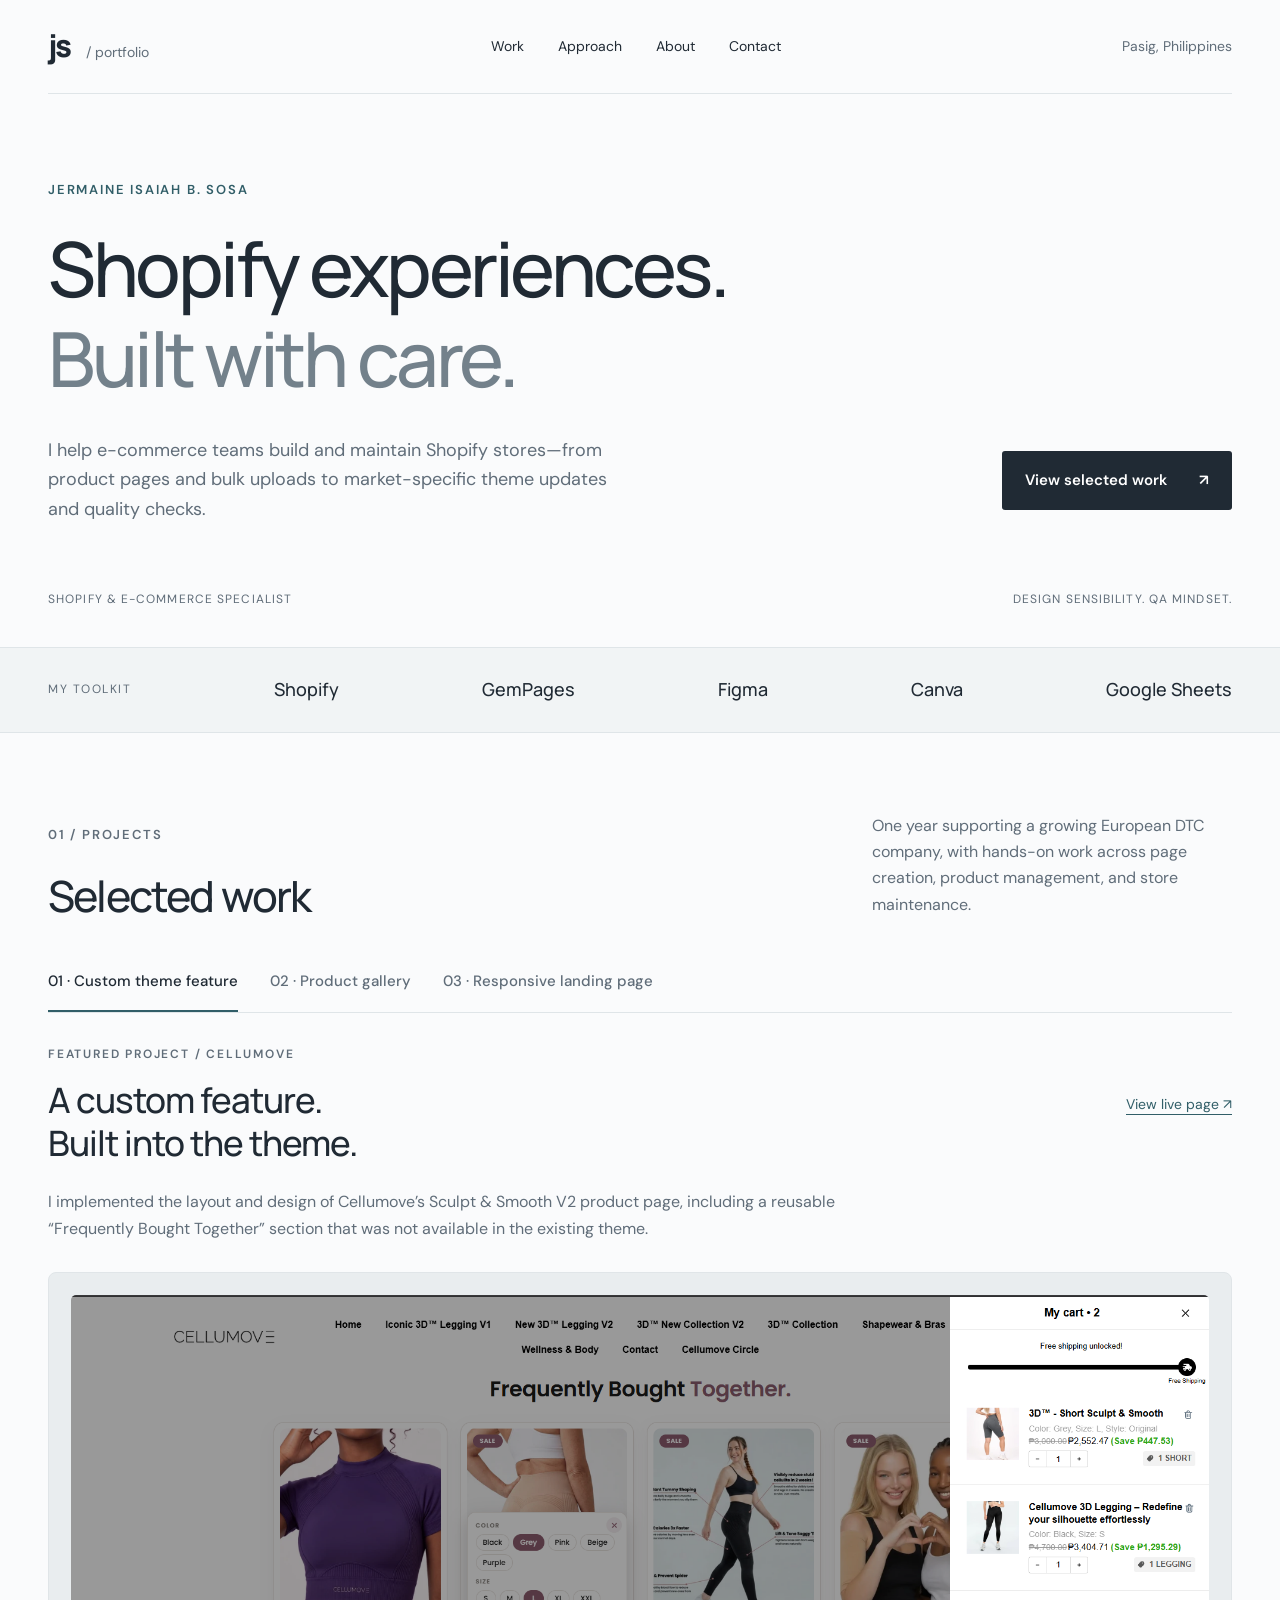
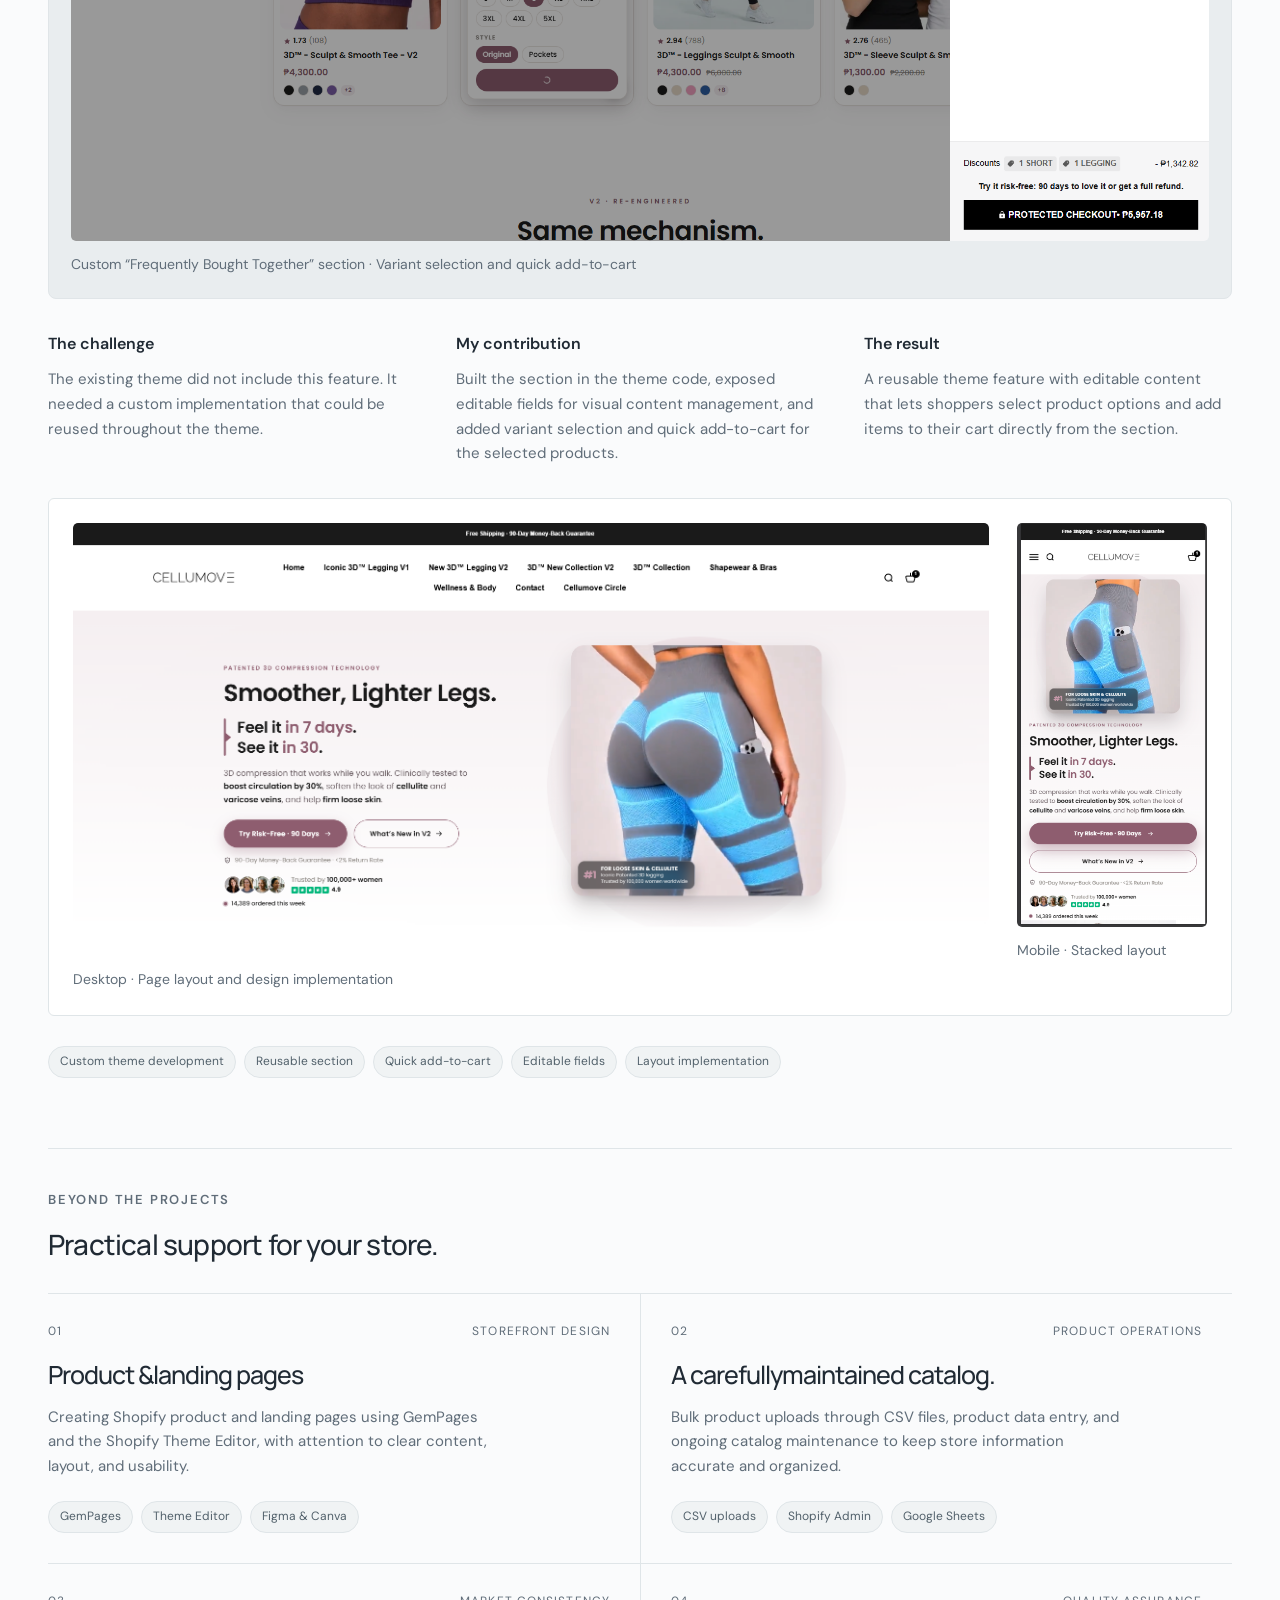
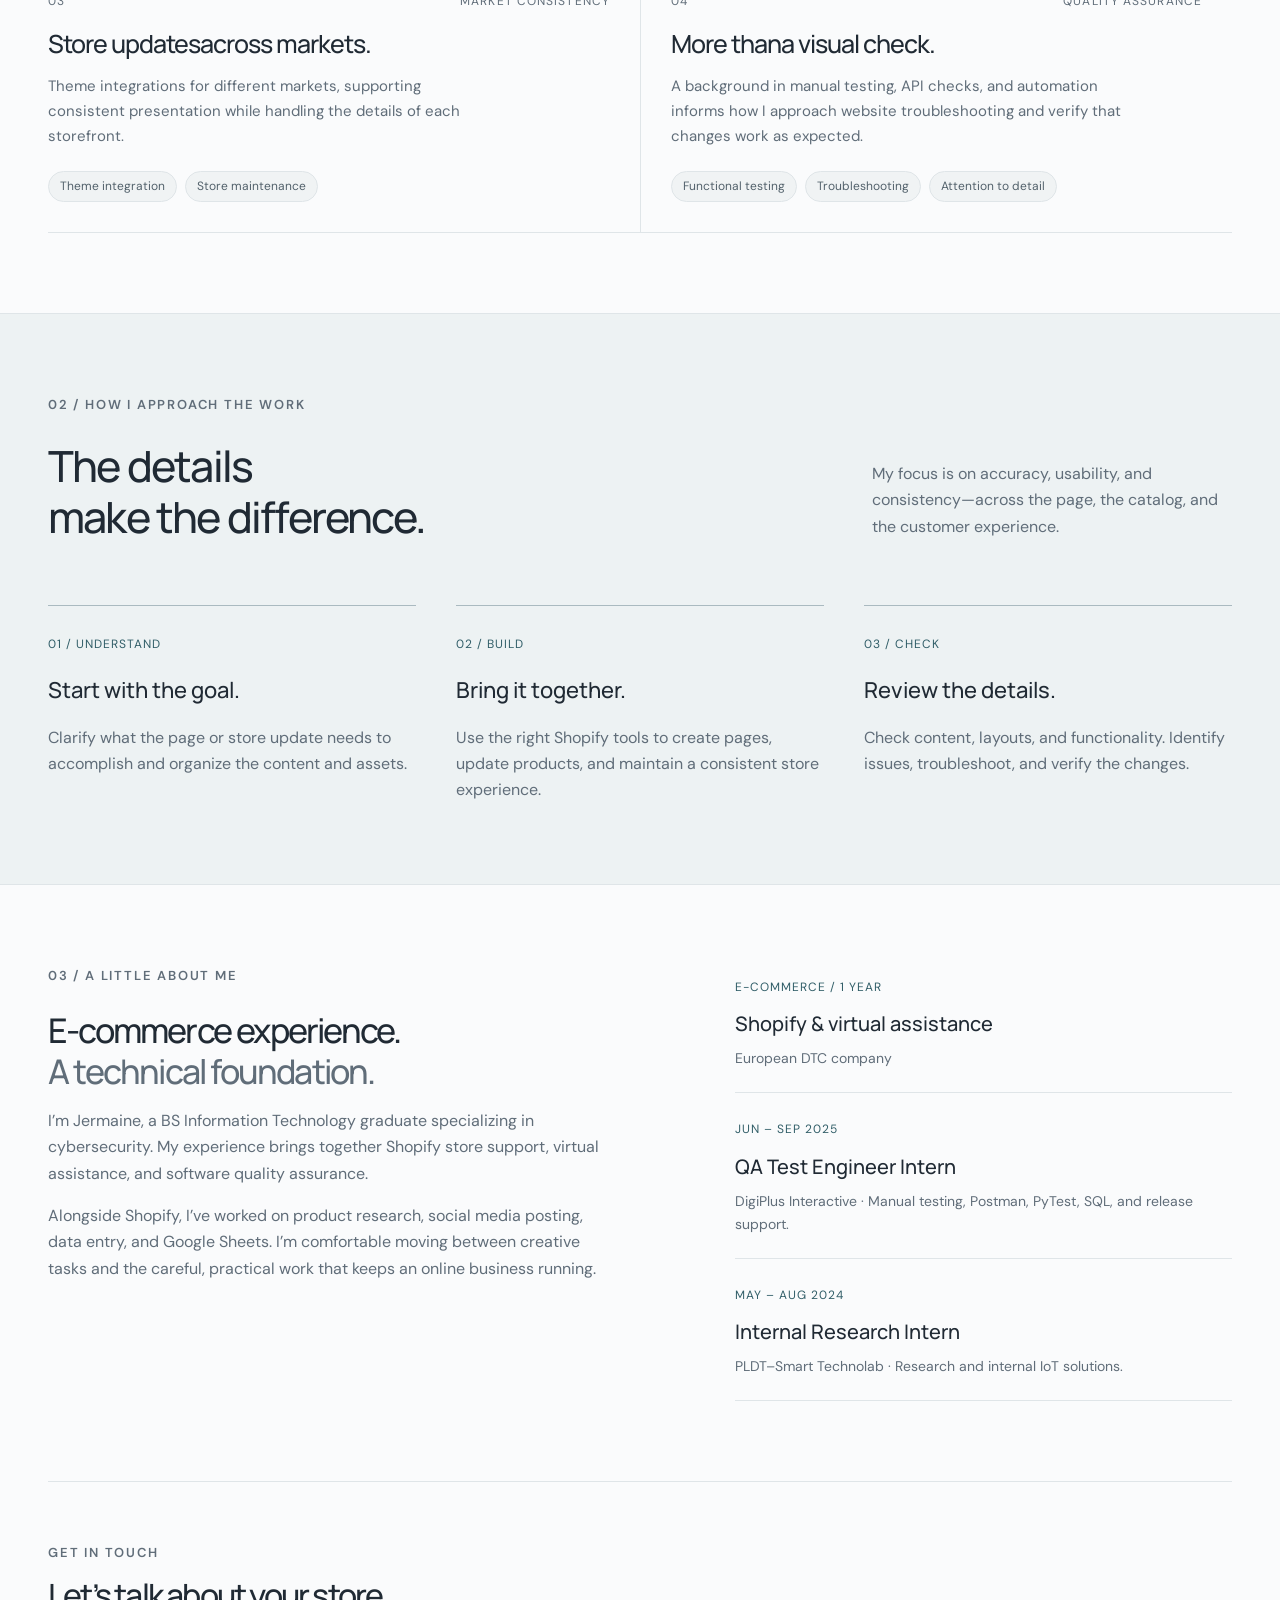
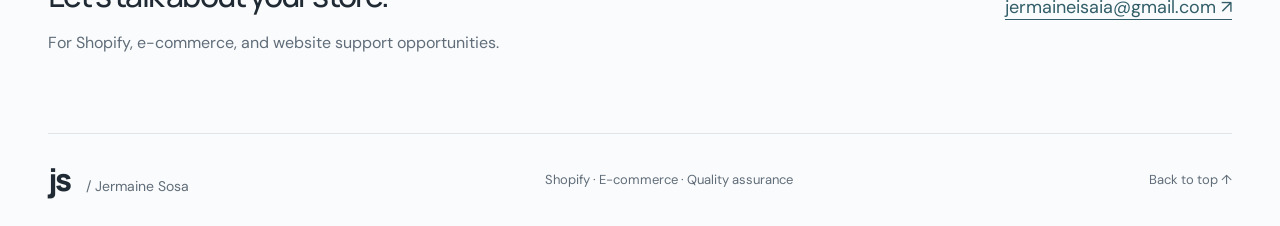
==== site/index.html @ 062c9cd0 "Add files via upload" ====
<!doctype html>
<html lang="en">
<head>
<meta charset="utf-8">
<meta name="viewport" content="width=device-width,initial-scale=1">
<title>Jermaine Sosa | Shopify & E-commerce</title>
<meta name="description" content="Jermaine Sosa’s Shopify and e-commerce portfolio. Storefront pages, product operations, market integrations, and quality assurance.">
<link rel="icon" type="image/svg+xml" href="data:image/svg+xml,%3Csvg xmlns='http://www.w3.org/2000/svg' viewBox='0 0 64 64'%3E%3Crect width='64' height='64' rx='14' fill='%23c4f467'/%3E%3Ctext x='10' y='44' font-family='Arial' font-weight='bold' font-size='32' fill='%23141916'%3EJS%3C/text%3E%3C/svg%3E">
<link rel="stylesheet" href="style.css">
<link rel="stylesheet" href="refined.css">
</head>
<body>
<a class="skip" href="#main">Skip to content</a>
<header class="wrap">
<a class="brand" href="#">js<span> / portfolio</span>
</a>
<nav aria-label="Main navigation">
<a href="#work">Work</a>
<a href="#approach">Approach</a>
<a href="#about">About</a>
<a href="#contact">Contact</a>
</nav>
<span class="location">Pasig, Philippines</span>
</header>
<main id="main">
<section class="hero wrap">
<div class="eyebrow">JERMAINE ISAIAH B. SOSA</div>
<h1>Shopify experiences.<br>
<span>Built with care.</span>
</h1>
<div class="hero-bottom">
<p>I help e-commerce teams build and maintain Shopify stores—from product pages and bulk uploads to market-specific theme updates and quality checks.</p>
<a class="button" href="#work">View selected work <span aria-hidden="true">↗</span>
</a>
</div>
<div class="hero-foot">
<span>SHOPIFY & E-COMMERCE SPECIALIST</span>
<span>DESIGN SENSIBILITY. QA MINDSET.</span>
</div>
</section>
<section class="tools" aria-label="Tools I use">
<div class="wrap tool-list">
<span>MY TOOLKIT</span>
<strong>Shopify</strong>
<strong>GemPages</strong>
<strong>Figma</strong>
<strong>Canva</strong>
<strong>Google Sheets</strong>
</div>
</section>
<section id="work" class="wrap section">
<div class="section-top">
<div>
<p class="eyebrow">01 / PROJECTS</p>
<h2>Selected work</h2>
</div>
<p>One year supporting a growing European DTC company, with hands-on work across page creation, product management, and store maintenance.</p>
</div>
<div class="project-tabs" role="tablist" aria-label="Selected projects">
<button type="button" id="tab-1" role="tab" aria-controls="project-1" aria-selected="true" tabindex="0">01 · Custom theme feature</button>
<button type="button" id="tab-2" role="tab" aria-controls="project-2" aria-selected="false" tabindex="-1">02 · Product gallery</button>
<button type="button" id="tab-3" role="tab" aria-controls="project-3" aria-selected="false" tabindex="-1">03 · Responsive landing page</button>
</div>
<article class="case-study" id="project-1" role="tabpanel" aria-labelledby="tab-1" tabindex="0">
<div class="case-heading">
<div>
<p class="eyebrow">FEATURED PROJECT / CELLUMOVE</p>
<h3 id="cellumove-title">A custom feature.<br>Built into the theme.</h3>
</div>
<a class="case-link" href="https://cellumove.com/products/3d%E2%84%A2-leggings-sculpt-smooth-v2" target="_blank" rel="noopener noreferrer">View live page ↗</a>
</div>
<p class="case-intro">I implemented the layout and design of Cellumove’s Sculpt &amp; Smooth V2 product page, including a reusable “Frequently Bought Together” section that was not available in the existing theme.</p>
<figure class="feature-shot">
<a class="image-open" href="assets/cellumove-custom-section.png" target="_blank" rel="noopener noreferrer" aria-label="Open custom Frequently Bought Together section screenshot at full size">
<img src="assets/cellumove-custom-section.png" alt="Custom Frequently Bought Together section with color, size, and style selection and an open cart drawer showing added products" width="1911" height="916" loading="lazy">
<span class="image-hint" aria-hidden="true">View full size ↗</span>
</a>
<figcaption>Custom “Frequently Bought Together” section · Variant selection and quick add-to-cart</figcaption>
</figure>
<div class="case-facts">
<div>
<h4>The challenge</h4>
<p>The existing theme did not include this feature. It needed a custom implementation that could be reused throughout the theme.</p>
</div>
<div>
<h4>My contribution</h4>
<p>Built the section in the theme code, exposed editable fields for visual content management, and added variant selection and quick add-to-cart for the selected products.</p>
</div>
<div>
<h4>The result</h4>
<p>A reusable theme feature with editable content that lets shoppers select product options and add items to their cart directly from the section.</p>
</div>
</div>
<div class="case-gallery">
<figure>
<a class="image-open" href="assets/cellumove-desktop.png" target="_blank" rel="noopener noreferrer" aria-label="Open desktop page screenshot at full size">
<img src="assets/cellumove-desktop.png" alt="Cellumove Sculpt and Smooth desktop hero with a two-column text and product image layout" width="1901" height="899" loading="lazy">
<span class="image-hint" aria-hidden="true">View full size ↗</span>
</a>
<figcaption>Desktop · Page layout and design implementation</figcaption>
</figure>
<figure class="mobile-shot">
<a class="image-open" href="assets/cellumove-mobile.png" target="_blank" rel="noopener noreferrer" aria-label="Open mobile page screenshot at full size">
<img src="assets/cellumove-mobile.png" alt="Cellumove mobile layout with product imagery above the headline and stacked buttons" width="340" height="723" loading="lazy">
<span class="image-hint" aria-hidden="true">View full size ↗</span>
</a>
<figcaption>Mobile · Stacked layout</figcaption>
</figure>
</div>
<div class="tags">
<span>Custom theme development</span>
<span>Reusable section</span>
<span>Quick add-to-cart</span>
<span>Editable fields</span>
<span>Layout implementation</span>
</div>
</article>
<article class="case-study" id="project-2" role="tabpanel" aria-labelledby="tab-2" tabindex="0" hidden>
<div class="case-heading">
<div>
<p class="eyebrow">PROJECT 02 / CELLUMOVE</p>
<h3 id="lipedema-title">One product gallery.<br>Multiple ways to browse.</h3>
</div>
<a class="case-link" href="https://cellumove.com/products/3d%E2%84%A2-lipedema-leggings" target="_blank" rel="noopener noreferrer">View live page ↗</a>
</div>
<p class="case-intro">I implemented the layout and design of the Lipedema Leggings product page, including a configurable product gallery with a sticky carousel on desktop and borderless scrolling on mobile.</p>
<figure class="feature-shot">
<a class="image-open" href="assets/lipedema-gallery.png" target="_blank" rel="noopener noreferrer" aria-label="Open Cellumove desktop product gallery alongside variant selection and purchase controls at full size">
<img src="assets/lipedema-gallery.png" alt="Cellumove desktop product gallery alongside variant selection and purchase controls" width="1900" height="905" loading="lazy">
<span class="image-hint" aria-hidden="true">View full size ↗</span>
</a>
<figcaption>Desktop · Sticky carousel layout alongside product details</figcaption>
</figure>
<div class="case-facts">
<div>
<h4>Desktop browsing</h4>
<p>Implemented a sticky carousel for the desktop product gallery, with product imagery alongside the purchase area.</p>
</div>
<div>
<h4>Mobile browsing</h4>
<p>Adapted the gallery to a borderless scrolling layout on mobile for browsing product images on a smaller screen.</p>
</div>
<div>
<h4>Configurable layouts</h4>
<p>Supported alternative layouts including 2×2 and 4×4 grids, or a main image with a carousel on the side.</p>
</div>
</div>
<div class="case-gallery">
<figure class="">
<a class="image-open" href="assets/lipedema-desktop.png" target="_blank" rel="noopener noreferrer" aria-label="Open Cellumove Lipedema Leggings desktop page with product image and product information at full size">
<img src="assets/lipedema-desktop.png" alt="Cellumove Lipedema Leggings desktop page with product image and product information" width="1902" height="903" loading="lazy">
<span class="image-hint" aria-hidden="true">View full size ↗</span>
</a>
<figcaption>Desktop · Product page layout</figcaption>
</figure>
<figure class="mobile-shot">
<a class="image-open" href="assets/lipedema-mobile.png" target="_blank" rel="noopener noreferrer" aria-label="Open Cellumove mobile product gallery showing the next image at the edge of the screen at full size">
<img src="assets/lipedema-mobile.png" alt="Cellumove mobile product gallery showing the next image at the edge of the screen" width="331" height="721" loading="lazy">
<span class="image-hint" aria-hidden="true">View full size ↗</span>
</a>
<figcaption>Mobile · Borderless image scrolling</figcaption>
</figure>
</div>
<div class="tags">
<span>Responsive gallery</span>
<span>Sticky desktop carousel</span>
<span>Borderless mobile scroll</span>
<span>Configurable layouts</span>
</div>
</article>
<article class="case-study" id="project-3" role="tabpanel" aria-labelledby="tab-3" tabindex="0" hidden>
<div class="case-heading">
<div>
<p class="eyebrow">PROJECT 03 / CELLUMOVE</p>
<h3 id="pdp-title">Images that adapt.<br>Layouts for each screen.</h3>
</div>
<a class="case-link" href="https://cellumove.com/pages/pdp" target="_blank" rel="noopener noreferrer">View live page ↗</a>
</div>
<p class="case-intro">I implemented the layout and design of Cellumove’s product landing page, adapting image presentation and content arrangement for desktop and mobile views.</p>
<figure class="feature-shot">
<a class="image-open" href="assets/pdp-features.png" target="_blank" rel="noopener noreferrer" aria-label="Open Desktop benefit cards beside a large product image on the Cellumove landing page at full size">
<img src="assets/pdp-features.png" alt="Desktop benefit cards beside a large product image on the Cellumove landing page" width="1903" height="911" loading="lazy">
<span class="image-hint" aria-hidden="true">View full size ↗</span>
</a>
<figcaption>Desktop · Benefit cards alongside a large supporting image</figcaption>
</figure>
<div class="case-facts">
<div>
<h4>Desktop presentation</h4>
<p>Arranged the benefit cards and a large supporting image in two columns, using the wider screen to show both together.</p>
</div>
<div>
<h4>Mobile presentation</h4>
<p>Adapted the section into stacked cards with different image placement and alternating image-and-text arrangements.</p>
</div>
<div>
<h4>My contribution</h4>
<p>Implemented different image behaviors and layouts for desktop and mobile, tailoring the presentation to each screen size.</p>
</div>
</div>
<div class="case-gallery">
<figure class="">
<a class="image-open" href="assets/pdp-desktop.png" target="_blank" rel="noopener noreferrer" aria-label="Open Cellumove desktop landing page with a main product image, thumbnails, and purchase options at full size">
<img src="assets/pdp-desktop.png" alt="Cellumove desktop landing page with a main product image, thumbnails, and purchase options" width="1905" height="917" loading="lazy">
<span class="image-hint" aria-hidden="true">View full size ↗</span>
</a>
<figcaption>Desktop · Product imagery and purchase area</figcaption>
</figure>
<figure class="mobile-shot">
<a class="image-open" href="assets/pdp-mobile.png" target="_blank" rel="noopener noreferrer" aria-label="Open Mobile Cellumove benefit cards with alternating image placement at full size">
<img src="assets/pdp-mobile.png" alt="Mobile Cellumove benefit cards with alternating image placement" width="327" height="715" loading="lazy">
<span class="image-hint" aria-hidden="true">View full size ↗</span>
</a>
<figcaption>Mobile · Adapted imagery and stacked benefit cards</figcaption>
</figure>
</div>
<div class="tags">
<span>Responsive layout</span>
<span>Adaptive imagery</span>
<span>Desktop &amp; mobile</span>
<span>Landing page implementation</span>
</div>
</article>
<div class="capabilities-heading">
<p class="eyebrow">BEYOND THE PROJECTS</p>
<h3>Practical support for your store.</h3>
</div>
<div class="work-grid">
<article class="work-card">
<div class="card-top">
<span>01</span>
<span>STOREFRONT DESIGN</span>
</div>
<h3>Product &<br>landing pages</h3>
<p>Creating Shopify product and landing pages using GemPages and the Shopify Theme Editor, with attention to clear content, layout, and usability.</p>
<div class="tags">
<span>GemPages</span>
<span>Theme Editor</span>
<span>Figma & Canva</span>
</div>
</article>
<article class="work-card">
<div class="card-top">
<span>02</span>
<span>PRODUCT OPERATIONS</span>
</div>
<h3>A carefully<br>maintained catalog.</h3>
<p>Bulk product uploads through CSV files, product data entry, and ongoing catalog maintenance to keep store information accurate and organized.</p>
<div class="tags">
<span>CSV uploads</span>
<span>Shopify Admin</span>
<span>Google Sheets</span>
</div>
</article>
<article class="work-card">
<div class="card-top">
<span>03</span>
<span>MARKET CONSISTENCY</span>
</div>
<h3>Store updates<br>across markets.</h3>
<p>Theme integrations for different markets, supporting consistent presentation while handling the details of each storefront.</p>
<div class="tags">
<span>Theme integration</span>
<span>Store maintenance</span>
</div>
</article>
<article class="work-card">
<div class="card-top">
<span>04</span>
<span>QUALITY ASSURANCE</span>
</div>
<h3>More than<br>a visual check.</h3>
<p>A background in manual testing, API checks, and automation informs how I approach website troubleshooting and verify that changes work as expected.</p>
<div class="tags">
<span>Functional testing</span>
<span>Troubleshooting</span>
<span>Attention to detail</span>
</div>
</article>
</div>
</section>
<section id="approach" class="approach">
<div class="wrap section">
<div class="section-top">
<div>
<p class="eyebrow">02 / HOW I APPROACH THE WORK</p>
<h2>The details<br>make the difference.</h2>
</div>
<p>My focus is on accuracy, usability, and consistency—across the page, the catalog, and the customer experience.</p>
</div>
<div class="steps">
<article>
<span>01 / UNDERSTAND</span>
<h3>Start with the goal.</h3>
<p>Clarify what the page or store update needs to accomplish and organize the content and assets.</p>
</article>
<article>
<span>02 / BUILD</span>
<h3>Bring it together.</h3>
<p>Use the right Shopify tools to create pages, update products, and maintain a consistent store experience.</p>
</article>
<article>
<span>03 / CHECK</span>
<h3>Review the details.</h3>
<p>Check content, layouts, and functionality. Identify issues, troubleshoot, and verify the changes.</p>
</article>
</div>
</div>
</section>
<section id="about" class="wrap section about">
<div>
<p class="eyebrow">03 / A LITTLE ABOUT ME</p>
<h2>E-commerce experience.<br>
<span>A technical foundation.</span>
</h2>
<p>I’m Jermaine, a BS Information Technology graduate specializing in cybersecurity. My experience brings together Shopify store support, virtual assistance, and software quality assurance.</p>
<p>Alongside Shopify, I’ve worked on product research, social media posting, data entry, and Google Sheets. I’m comfortable moving between creative tasks and the careful, practical work that keeps an online business running.</p>
</div>
<div class="experience">
<article>
<span>E-COMMERCE / 1 YEAR</span>
<h3>Shopify & virtual assistance</h3>
<p>European DTC company</p>
</article>
<article>
<span>JUN – SEP 2025</span>
<h3>QA Test Engineer Intern</h3>
<p>DigiPlus Interactive · Manual testing, Postman, PyTest, SQL, and release support.</p>
</article>
<article>
<span>MAY – AUG 2024</span>
<h3>Internal Research Intern</h3>
<p>PLDT–Smart Technolab · Research and internal IoT solutions.</p>
</article>
</div>
</section>
<section id="contact" class="wrap contact-section">
<div>
<p class="eyebrow">GET IN TOUCH</p>
<h2>Let’s talk about your store.</h2>
<p>For Shopify, e-commerce, and website support opportunities.</p>
</div>
<a class="contact-email" href="mailto:jermaineisaia@gmail.com">jermaineisaia@gmail.com <span aria-hidden="true">↗</span>
</a>
</section>
</main>
<footer class="wrap">
<a class="brand" href="#">js<span> / Jermaine Sosa</span>
</a>
<span>Shopify · E-commerce · Quality assurance</span>
<a href="#main">Back to top ↑</a>
</footer>
<dialog class="image-dialog" aria-label="Screenshot viewer">
<div class="viewer-bar">
<span>PROJECT DETAIL</span>
<button type="button" class="viewer-close" aria-label="Close screenshot viewer">Close ×</button>
</div>
<img alt="">
<p class="viewer-caption">
</p>
</dialog>
<script src="portfolio.js" defer>
</script>
</body>
</html>
---- site/style.css ----
@import url('https://fonts.googleapis.com/css2?family=DM+Sans:wght@400;500;600;700&family=Manrope:wght@400;500;600;700;800&display=swap');
:root{--bg:#141916;--panel:#1e2520;--ink:#f4f7f2;--muted:#adb8ae;--green:#c4f467;--line:#364038}
*{box-sizing:border-box}
html{scroll-behavior:smooth;scroll-padding-top:35px}
body{margin:0;background:var(--bg);color:var(--ink);font:16px/1.65 'DM Sans',sans-serif}
a{color:inherit;text-decoration:none}
a:focus-visible{outline:3px solid var(--green);outline-offset:7px}
.wrap{width:min(1200px,calc(100% - 96px));margin:auto}
header{height:112px;display:flex;align-items:center;justify-content:space-between;border-bottom:1px solid var(--line)}
.brand{font:800 36px/1 'Manrope',sans-serif;letter-spacing:-2px}
.brand span{font:400 14px/1.4 'DM Sans',sans-serif;letter-spacing:0;margin-left:12px;color:var(--muted)}
nav{display:flex;gap:34px;font-size:14px}
nav a:hover,footer a:hover{color:var(--green)}
.location{font-size:14px;color:var(--muted)}
.hero{padding-top:82px;padding-bottom:26px}
.eyebrow{font-size:13px;letter-spacing:1.8px;font-weight:600;color:var(--muted);margin:0 0 24px}
h1,h2,h3{font-family:'Manrope',sans-serif;margin:0;font-weight:500}
h1{font-size:clamp(45px,6.6vw,88px);letter-spacing:-4px;line-height:1.13}
h1 span{color:var(--green)}
.hero-bottom{display:flex;align-items:center;justify-content:space-between;gap:45px;margin:32px 0 72px}
.hero-bottom p{color:var(--muted);font-size:18px;max-width:590px;margin:0}
.button{background:var(--green);color:var(--bg);display:flex;gap:32px;align-items:center;justify-content:center;padding:17px 23px;border-radius:5px;white-space:nowrap;font-weight:600}
.button:hover{background:#d6ff8f}
.hero-foot{display:flex;justify-content:space-between;font-size:12px;letter-spacing:1.7px;color:var(--muted)}
.tools{border-block:1px solid var(--line);margin-top:12px}
.tool-list{min-height:104px;display:flex;align-items:center;justify-content:space-between;gap:25px}
.tool-list>span{font-size:12px;letter-spacing:1.5px;color:var(--muted)}
.tool-list strong{font-family:'Manrope',sans-serif;font-size:21px;font-weight:600}
.section{padding-top:94px;padding-bottom:94px}
.section-top{display:flex;align-items:flex-end;justify-content:space-between;gap:60px;margin-bottom:42px}
h2{font-size:clamp(32px,3.7vw,48px);line-height:1.2;letter-spacing:-1.8px}
.section-top>p{max-width:360px;color:var(--muted);margin:0 0 3px}
.work-grid{display:grid;grid-template-columns:1fr 1fr;gap:20px}
.work-card{border:1px solid var(--line);border-radius:8px;padding:34px;background:var(--panel);display:flex;flex-direction:column;min-height:375px}
.card-top{display:flex;justify-content:space-between;font-size:12px;letter-spacing:1.1px;color:var(--muted);margin-bottom:34px}
.work-card h3{font-size:33px;letter-spacing:-1px;line-height:1.2}
.work-card p{color:var(--muted);max-width:450px;margin:20px 0 30px}
.tags{display:flex;flex-wrap:wrap;gap:8px;margin-top:auto}
.tags span{font-size:12px;border:1px solid #4b574d;border-radius:30px;padding:4px 11px}
.featured{background:var(--green);color:var(--bg);border-color:var(--green)}
.featured .card-top,.featured p{color:#354629}
.featured .tags span{border-color:#8ab647}
.work-note{font-size:13px;color:var(--muted);margin:20px 0 0}
.approach{background:#1a211c;border-block:1px solid var(--line)}
.steps{display:grid;grid-template-columns:repeat(3,1fr);gap:40px;margin-top:62px}
.steps article{border-top:1px solid #63745b;padding-top:24px}
.steps span{font-size:12px;letter-spacing:1px;color:var(--green)}
.steps h3{font-size:23px;margin-top:16px}
.steps p{color:var(--muted);margin-bottom:0}
.about{display:grid;grid-template-columns:1.2fr 1fr;gap:90px}
.about h2{font-size:38px}
.about h2 span{color:var(--muted)}
.about p{color:var(--muted);max-width:560px}
.experience{padding-top:8px}
.experience article{padding:22px 0;border-bottom:1px solid var(--line)}
.experience article:first-child{padding-top:0}
.experience span{font-size:12px;letter-spacing:1px;color:var(--green)}
.experience h3{font-size:20px;margin-top:8px}
.experience p{margin:7px 0 0;font-size:14px}
footer{border-top:1px solid var(--line);padding-block:32px;display:flex;align-items:center;justify-content:space-between;gap:20px}
footer>span,footer>a:last-child{font-size:13px;color:var(--muted)}
.skip{position:absolute;top:-100px;padding:10px;background:var(--green);color:var(--bg)}
.skip:focus{top:5px}
@media(max-width:800px){.wrap{width:calc(100% - 40px)}
header{height:85px}
.location{display:none}
h1{letter-spacing:-2px}
.hero{padding-top:52px}
.hero-bottom{align-items:flex-start;flex-direction:column;gap:25px;margin-bottom:48px}
.hero-foot{gap:20px;font-size:10px}
.tool-list{flex-wrap:wrap;justify-content:flex-start;padding-block:25px;gap:16px 28px}
.tool-list>span{width:100%}
.tool-list strong{font-size:18px}
.section{padding-block:62px}
.section-top{flex-direction:column;align-items:flex-start;gap:22px}
.section-top>p{max-width:100%}
.work-card{padding:26px}
.work-card h3{font-size:29px}
.steps{gap:24px}
.about{grid-template-columns:1fr;gap:35px}
footer{flex-wrap:wrap}
footer>span{display:none}
}
@media(max-width:540px){nav{gap:20px}
.brand span{font-size:12px;margin-left:7px}
.work-grid,.steps{grid-template-columns:1fr}
.work-card{min-height:350px}
.hero-foot span:last-child{display:none}
.hero-bottom p{font-size:16px}
.about h2{font-size:31px}
h1{font-size:43px}
.eyebrow{font-size:12px}
.button{width:100%}
}
@media(prefers-reduced-motion:reduce){html{scroll-behavior:auto}
}


.case-study{border:1px solid var(--line);padding:36px;border-radius:8px;margin-bottom:36px;background:#19211b}
.case-heading{display:flex;justify-content:space-between;align-items:center;gap:24px}
.case-heading h3{font-size:clamp(30px,4vw,48px);line-height:1.2;letter-spacing:-1.5px}
.case-link{color:var(--green);font-size:16px;white-space:nowrap;text-decoration:underline;text-underline-offset:5px}
.case-intro{max-width:800px;color:var(--muted);margin:24px 0 30px;font-size:18px}
.case-study figure{margin:0}
.case-study img{display:block;width:100%;height:auto;border-radius:6px}
.case-study figcaption{font-size:14px;color:var(--muted);margin:12px 0 0}
.case-facts{display:grid;grid-template-columns:repeat(3,1fr);gap:30px;margin:32px 0}
.case-facts h4{font-size:16px;margin:0;color:var(--green)}
.case-facts p{color:var(--muted);margin:10px 0 0}
.case-gallery{display:grid;grid-template-columns:minmax(0,1fr) 210px;gap:28px;align-items:start;border-top:1px solid var(--line);padding-top:32px;margin-bottom:30px}
.case-study .tags span{font-size:14px}
.mobile-shot{max-width:210px}
@media(max-width:800px){.case-study{padding:24px}
.case-heading{flex-direction:column;align-items:flex-start}
.case-facts{grid-template-columns:1fr;gap:24px}
.case-gallery{grid-template-columns:minmax(0,1fr) 150px}
}
@media(max-width:540px){.case-study{padding:18px}
.case-gallery{grid-template-columns:1fr}
.mobile-shot{max-width:210px;margin-inline:auto!important}
.case-intro{font-size:16px}
}
---- site/refined.css ----
:root{--bg:#fafbfc;--panel:#fff;--ink:#202a34;--muted:#606d79;--green:#315e68;--line:#dfe5e8}
body{background:var(--bg)}
header{height:94px}
.brand{font-size:31px}
nav a{position:relative}
nav a:after{content:'';position:absolute;bottom:-6px;left:0;width:0;height:1px;background:var(--green);transition:width .2s}
nav a:hover:after,nav a:focus-visible:after{width:100%}
.hero{padding-top:85px;padding-bottom:25px}
.hero h1{font-size:clamp(43px,6vw,76px);font-weight:500;letter-spacing:-3.5px;line-height:1.18}
.hero h1 span{color:#73818b}
.hero .eyebrow{color:var(--green)}
.hero-bottom{margin-bottom:65px}
.hero-bottom p{max-width:580px}
.button{background:var(--ink);color:#fff;border-radius:3px;font-size:15px;transition:background .2s,transform .2s}
.button:hover{background:var(--green);transform:translateY(-2px)}
.hero-foot{font-size:12px;letter-spacing:1.1px}
.tools{background:#f1f4f5}
.tool-list{min-height:84px}
.tool-list strong{font-size:18px;font-weight:500}
.section{padding-block:80px}
.section-top{margin-bottom:32px}
.section-top h2{font-size:43px}
.project-tabs{display:flex;border-bottom:1px solid var(--line);gap:32px;margin-bottom:32px;overflow-x:auto}
.project-tabs button{font:500 15px/1.5 'DM Sans',sans-serif;padding:17px 0;border:0;border-bottom:2px solid transparent;background:none;color:var(--muted);white-space:nowrap;cursor:pointer}
.project-tabs button[aria-selected=true]{border-color:var(--green);color:var(--ink)}
button:focus-visible{outline:2px solid var(--green);outline-offset:4px}
.case-study{padding:0;border:0;background:none;border-radius:0;margin-bottom:70px}
.case-study[hidden]{display:none}
.case-heading h3{font-size:35px;line-height:1.24;letter-spacing:-1px}
.case-heading .eyebrow{font-size:12px;margin-bottom:14px}
.case-intro{font-size:16px;max-width:820px}
.case-link{font-size:14px}
.feature-shot{padding:22px;background:#e9edef;border:1px solid #e0e5e8;border-radius:8px}
.image-open{position:relative;display:block;overflow:hidden;border-radius:5px;cursor:zoom-in}
.image-open img{transition:transform .4s}
.image-open:hover img{transform:scale(1.012)}
.image-hint{position:absolute;bottom:14px;right:14px;background:#202a34ed;color:#fff;font-size:13px;padding:7px 12px;border-radius:3px;opacity:0;transform:translateY(5px);transition:opacity .2s,transform .2s}
.image-open:hover .image-hint,.image-open:focus-visible .image-hint{opacity:1;transform:none}
.case-facts{gap:40px;margin:32px 0}
.case-facts h4{color:var(--ink);font-weight:600}
.case-facts p{font-size:15px}
.case-gallery{background:#fff;padding:24px;border:1px solid var(--line);border-radius:6px;grid-template-columns:minmax(0,1fr) 190px}
.case-study img{border-radius:4px}
.tags span,.case-study .tags span{font-size:12px;border-color:var(--line);background:#f0f3f4;padding:5px 11px;color:#52616b}
.capabilities-heading{border-top:1px solid var(--line);padding-top:40px;margin-bottom:26px}
.capabilities-heading h3{font-size:28px;letter-spacing:-.8px}
.capabilities-heading .eyebrow{margin-bottom:10px}
.work-grid{gap:0;border-top:1px solid var(--line)}
.work-card{min-height:0;padding:28px 30px 30px 0;background:none;border:0;border-bottom:1px solid var(--line);border-radius:0}
.work-card:nth-child(even){padding-left:30px;border-left:1px solid var(--line)}
.work-card h3{font-size:25px}
.work-card h3 br{display:none}
.work-card .card-top{margin-bottom:18px;font-size:12px}
.work-card p{font-size:15px;margin:15px 0 22px}
.approach{background:#edf2f3}
.steps article{border-color:#aabac0}
.steps h3{font-size:22px}
.about h2{font-size:34px}
.experience span{font-size:12px}
.image-dialog{width:min(1450px,96vw);max-height:94vh;padding:20px;border:1px solid #dfe5e8;border-radius:8px;background:#fff;color:var(--ink);overflow:auto}
.image-dialog::backdrop{background:#15222bd9;backdrop-filter:blur(5px)}
.viewer-bar{display:flex;align-items:center;justify-content:space-between;margin-bottom:16px;font-size:12px;letter-spacing:1px}
.viewer-close{font:500 15px 'DM Sans',sans-serif;padding:9px 14px;background:#edf2f3;border:0;border-radius:4px;cursor:pointer;color:var(--ink)}
.image-dialog>img{display:block;max-width:100%;max-height:72vh;width:auto;height:auto;margin:auto;object-fit:contain}
.viewer-caption{font-size:14px;margin:16px 0 0;color:var(--muted)}
body.viewer-active{overflow:hidden}
.skip{z-index:5}
footer{padding-block:30px}
@media(max-width:800px){.hero{padding-top:55px}
.hero h1{letter-spacing:-2px}
.project-tabs{gap:24px}
.section{padding-block:55px}
.case-heading h3{font-size:30px}
.case-facts{gap:22px}
.case-gallery{grid-template-columns:minmax(0,1fr) 150px}
.feature-shot{padding:12px}
.hero-foot{font-size:12px}
.case-study{margin-bottom:48px}
}
@media(max-width:540px){.hero h1{font-size:42px;letter-spacing:-2px}
.hero-bottom{margin-bottom:40px}
.section-top h2{font-size:34px}
.case-gallery{grid-template-columns:1fr;padding:15px}
.work-card:nth-child(even){padding-left:0;border-left:0}
.work-card{padding-right:0}
.case-heading h3{font-size:28px}
.image-hint{display:none}
.project-tabs button{font-size:14px}
.image-dialog{padding:12px}
.about h2{font-size:29px}
}
@media(prefers-reduced-motion:reduce){*,*:before,*:after{transition:none!important;scroll-behavior:auto!important}
}


.contact-section{padding-block:60px;border-top:1px solid var(--line);display:flex;justify-content:space-between;align-items:center;gap:30px}
.contact-section h2{font-size:32px}
.contact-section p{color:var(--muted)}
.contact-section .eyebrow{margin-bottom:12px}
.contact-email{color:var(--green);font-size:18px;text-decoration:underline;text-underline-offset:6px;overflow-wrap:anywhere}
@media(max-width:800px){.contact-section{flex-direction:column;align-items:flex-start}
header nav{gap:15px}
}
@media(max-width:400px){header .brand span{display:none}
header nav{gap:12px}
.contact-email{font-size:16px}
}
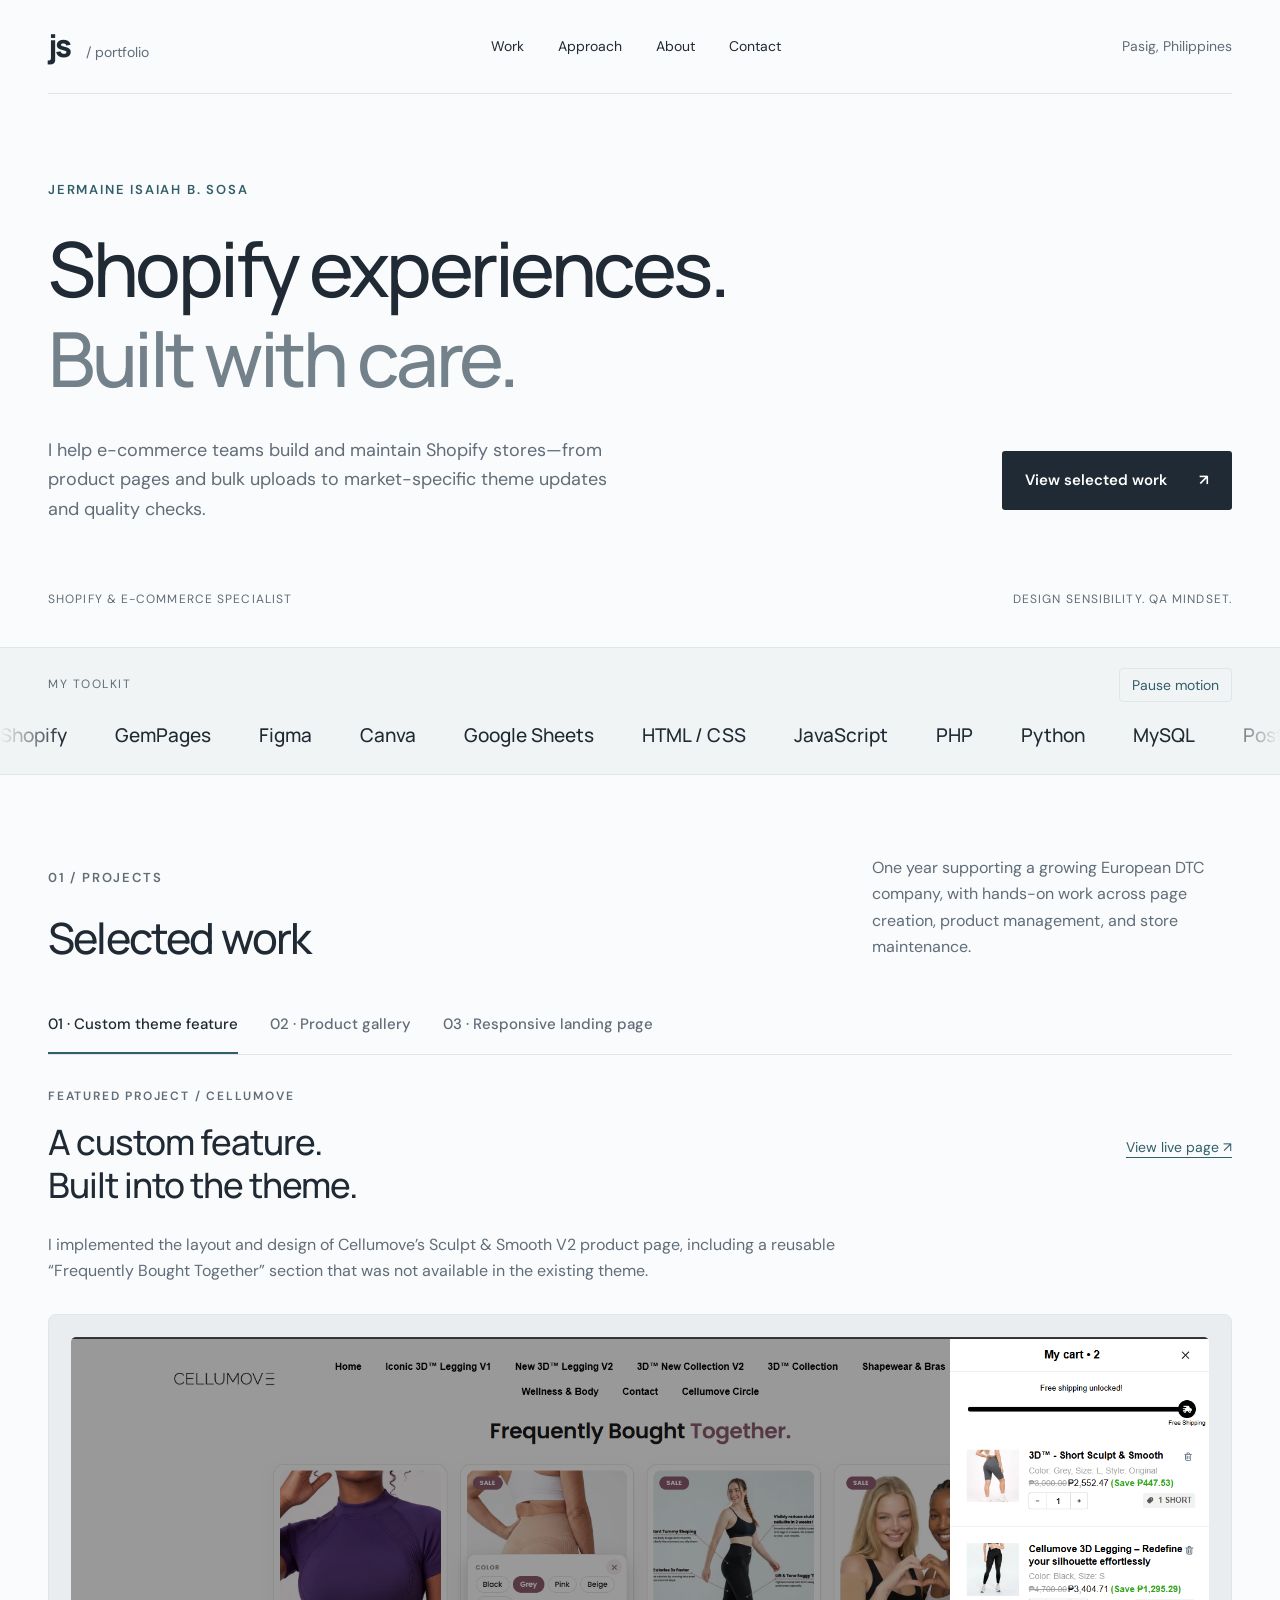
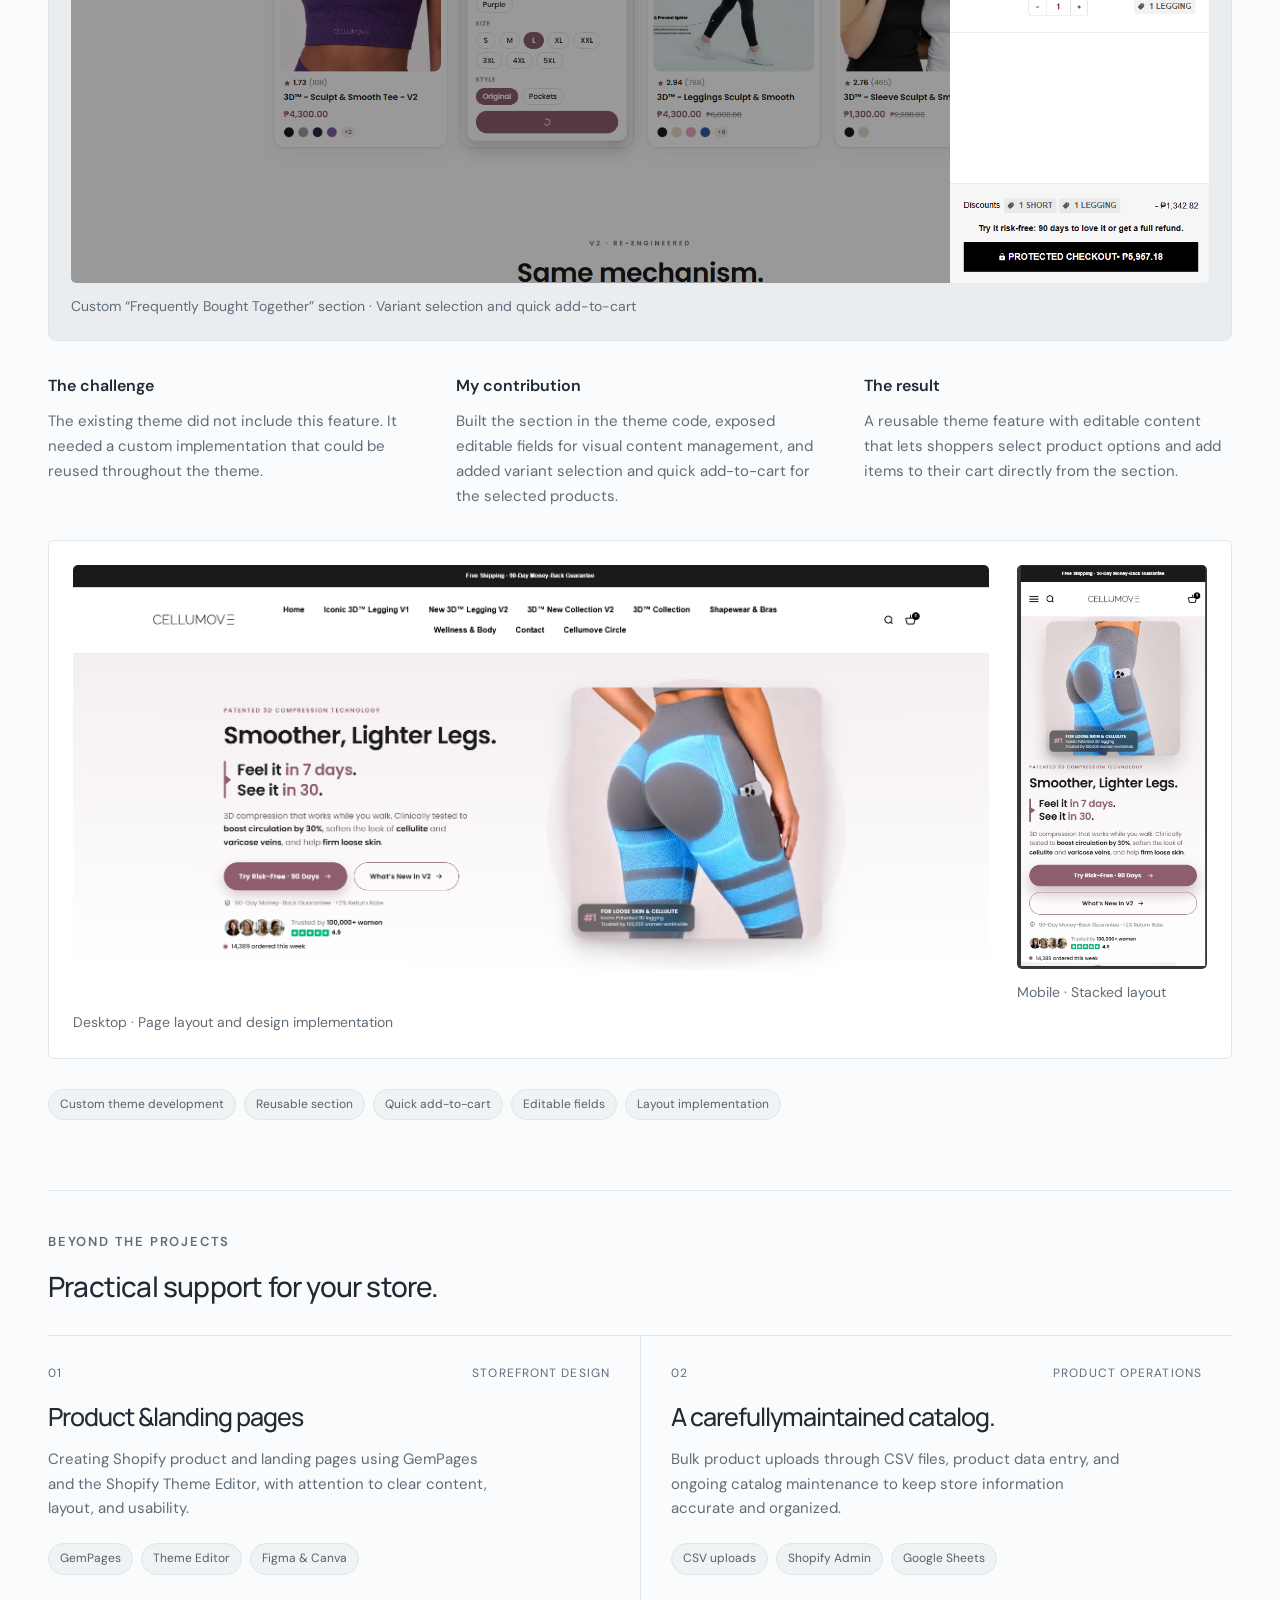
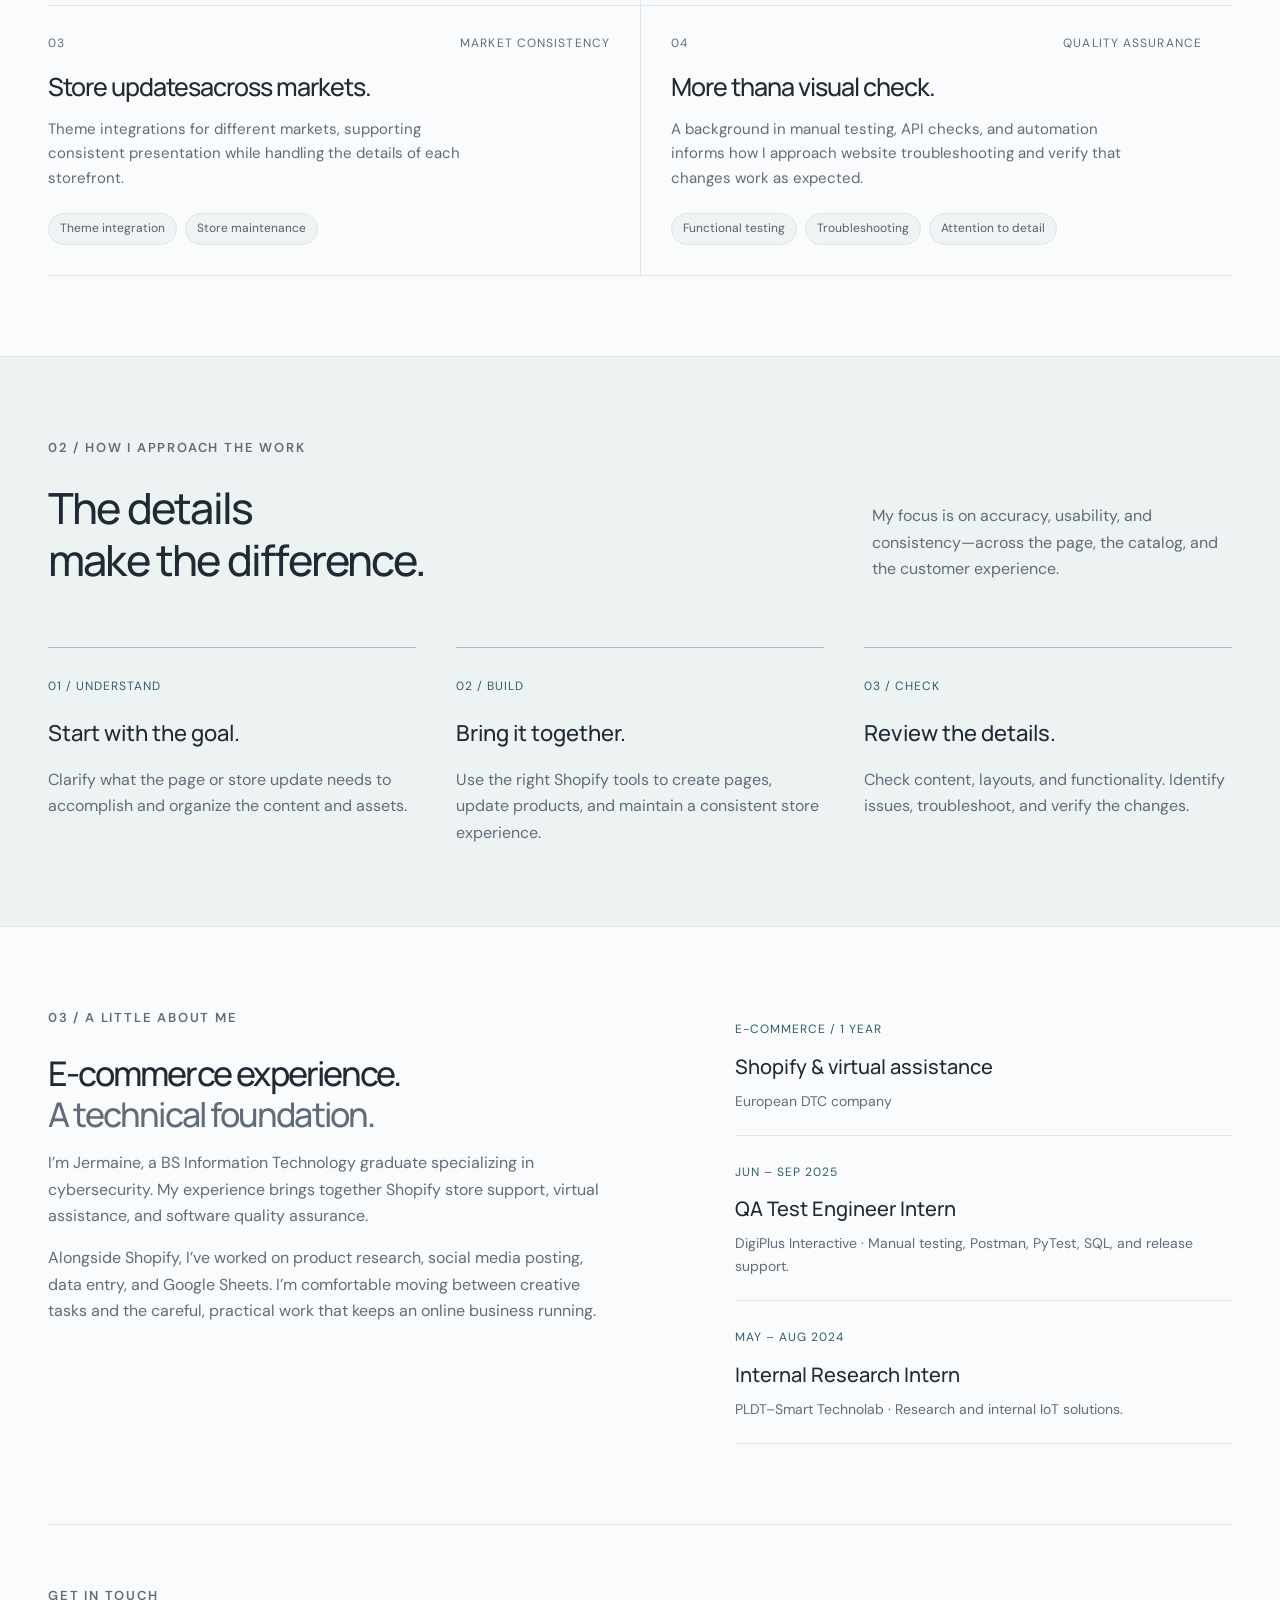
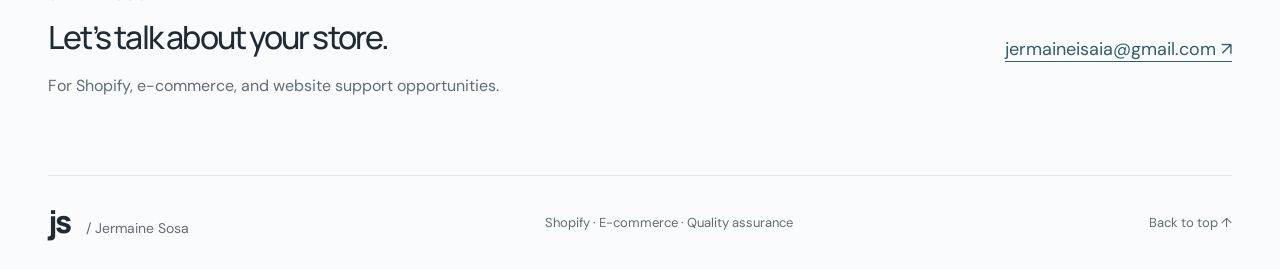
==== commit e43a30e3: "Add accessible toolkit marquee and resume-backed tools" ====
--- a/site/index.html
+++ b/site/index.html
@@ -38,16 +38,7 @@
 <span>DESIGN SENSIBILITY. QA MINDSET.</span>
 </div>
 </section>
-<section class="tools" aria-label="Tools I use">
-<div class="wrap tool-list">
-<span>MY TOOLKIT</span>
-<strong>Shopify</strong>
-<strong>GemPages</strong>
-<strong>Figma</strong>
-<strong>Canva</strong>
-<strong>Google Sheets</strong>
-</div>
-</section>
+<section class="tools toolkit-marquee" aria-label="My toolkit"><div class="wrap toolkit-header"><span>MY TOOLKIT</span><button type="button" class="marquee-toggle" aria-pressed="false" aria-label="Pause toolkit animation">Pause motion</button></div><div class="marquee-window"><div class="marquee-track"><ul class="marquee-group"><li>Shopify</li><li>GemPages</li><li>Figma</li><li>Canva</li><li>Google Sheets</li><li>HTML / CSS</li><li>JavaScript</li><li>PHP</li><li>Python</li><li>MySQL</li><li>Postman</li><li>Pytest</li></ul><ul class="marquee-group" aria-hidden="true"><li>Shopify</li><li>GemPages</li><li>Figma</li><li>Canva</li><li>Google Sheets</li><li>HTML / CSS</li><li>JavaScript</li><li>PHP</li><li>Python</li><li>MySQL</li><li>Postman</li><li>Pytest</li></ul></div></div></section>
 <section id="work" class="wrap section">
 <div class="section-top">
 <div>
--- a/site/refined.css
+++ b/site/refined.css
@@ -106,3 +106,17 @@
 .contact-email{font-size:16px}
 }
 
+
+/* Continuous toolkit strip; duplicated items are hidden from assistive technology. */
+.toolkit-marquee{padding:20px 0 24px;overflow:hidden}
+.toolkit-header{display:flex;justify-content:space-between;align-items:center;gap:20px;margin-bottom:18px}
+.toolkit-header>span{font-size:12px;letter-spacing:1.5px;color:var(--muted)}
+.marquee-toggle{font:400 14px 'DM Sans',sans-serif;color:var(--green);border:1px solid var(--line);background:transparent;border-radius:4px;padding:7px 12px;cursor:pointer}
+.marquee-window{overflow:hidden;mask-image:linear-gradient(to right,transparent,#000 5%,#000 95%,transparent)}
+.marquee-track{display:flex;width:max-content;animation:toolkit-scroll 48s linear infinite}
+.marquee-group{display:flex;align-items:center;flex-shrink:0;gap:48px;padding:0 48px 0 0;margin:0;list-style:none}
+.marquee-group li{font:500 19px/1.6 'Manrope',sans-serif;white-space:nowrap;color:var(--ink)}
+.toolkit-marquee:hover .marquee-track,.toolkit-marquee:focus-within .marquee-track,.toolkit-marquee.is-paused .marquee-track{animation-play-state:paused}
+@keyframes toolkit-scroll{to{transform:translateX(-50%)}}
+@media(max-width:540px){.marquee-group{gap:32px;padding-right:32px}.marquee-group li{font-size:17px}.toolkit-header{margin-bottom:14px}}
+@media(prefers-reduced-motion:reduce){.marquee-track{animation:none;width:auto}.marquee-window{mask-image:none;overflow:visible}.marquee-group{flex-wrap:wrap;gap:16px 24px;padding:0 20px}.marquee-group[aria-hidden=true],.marquee-toggle{display:none}}
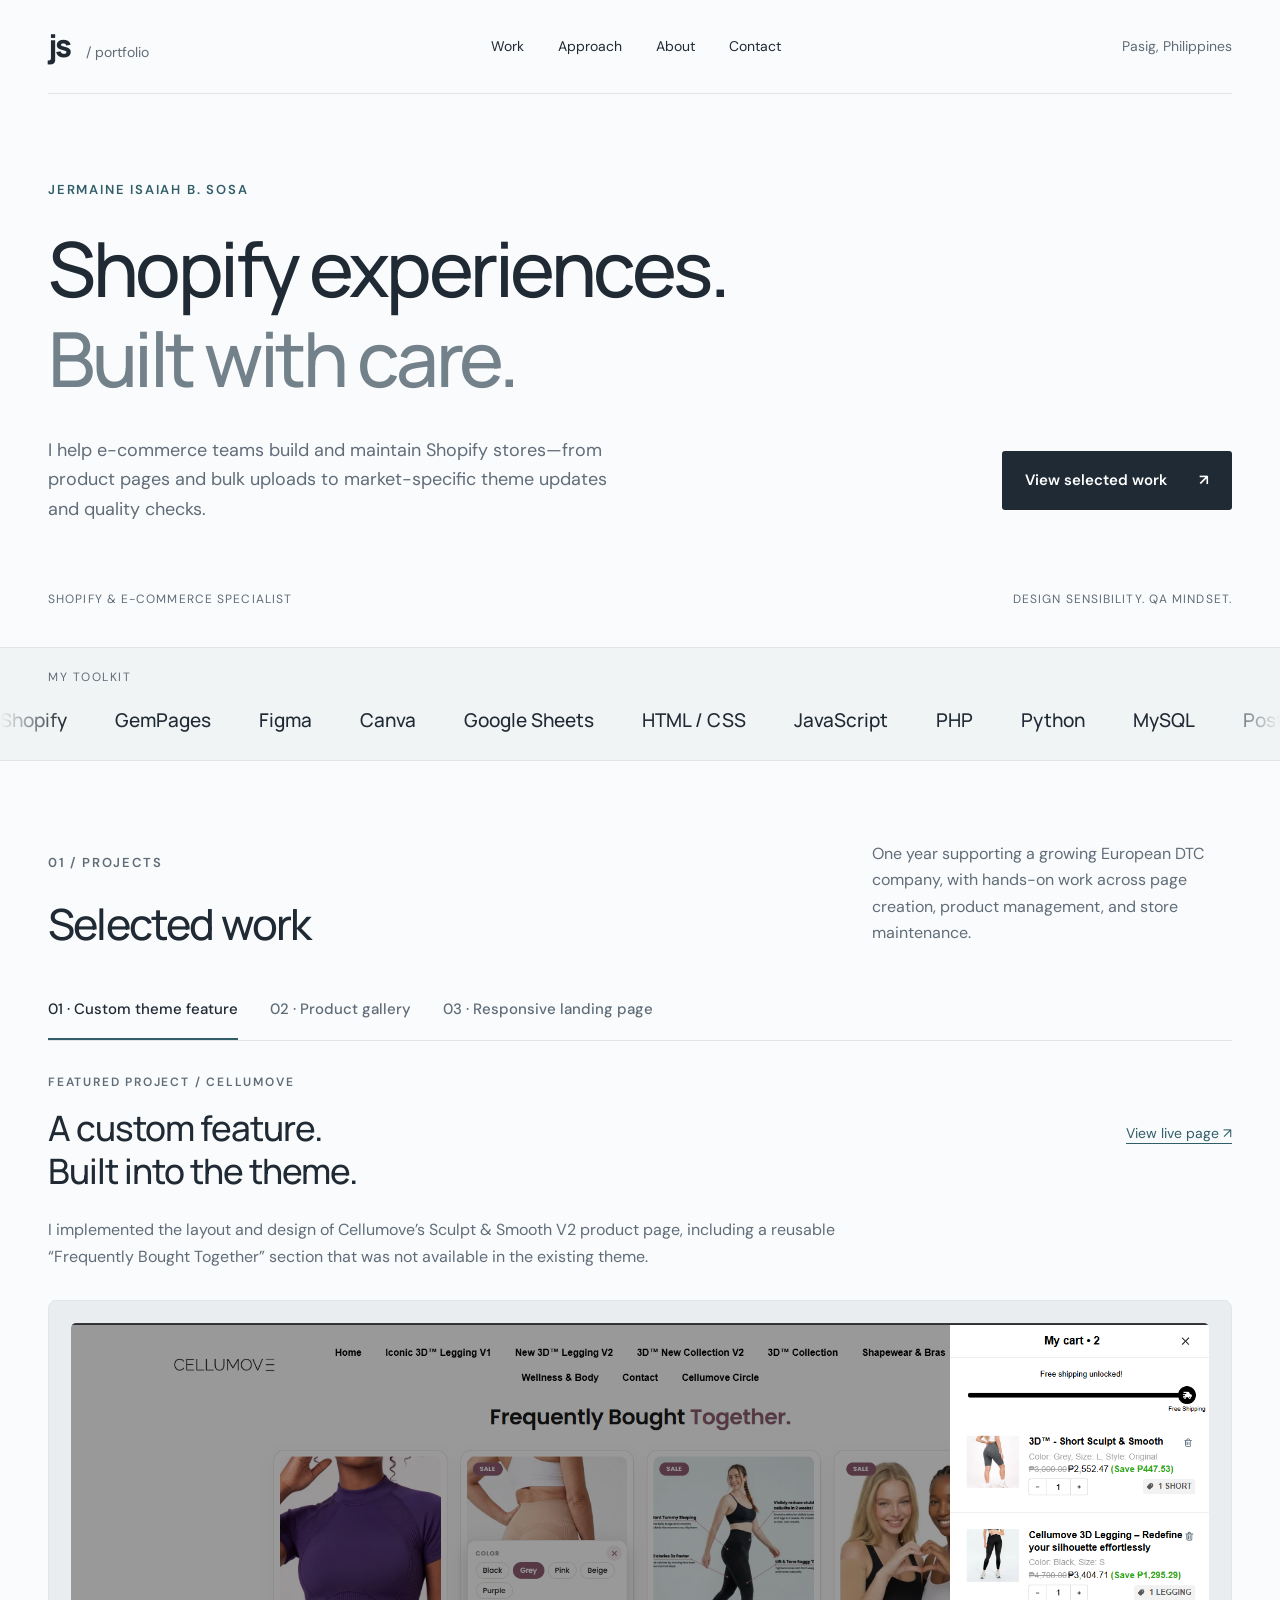
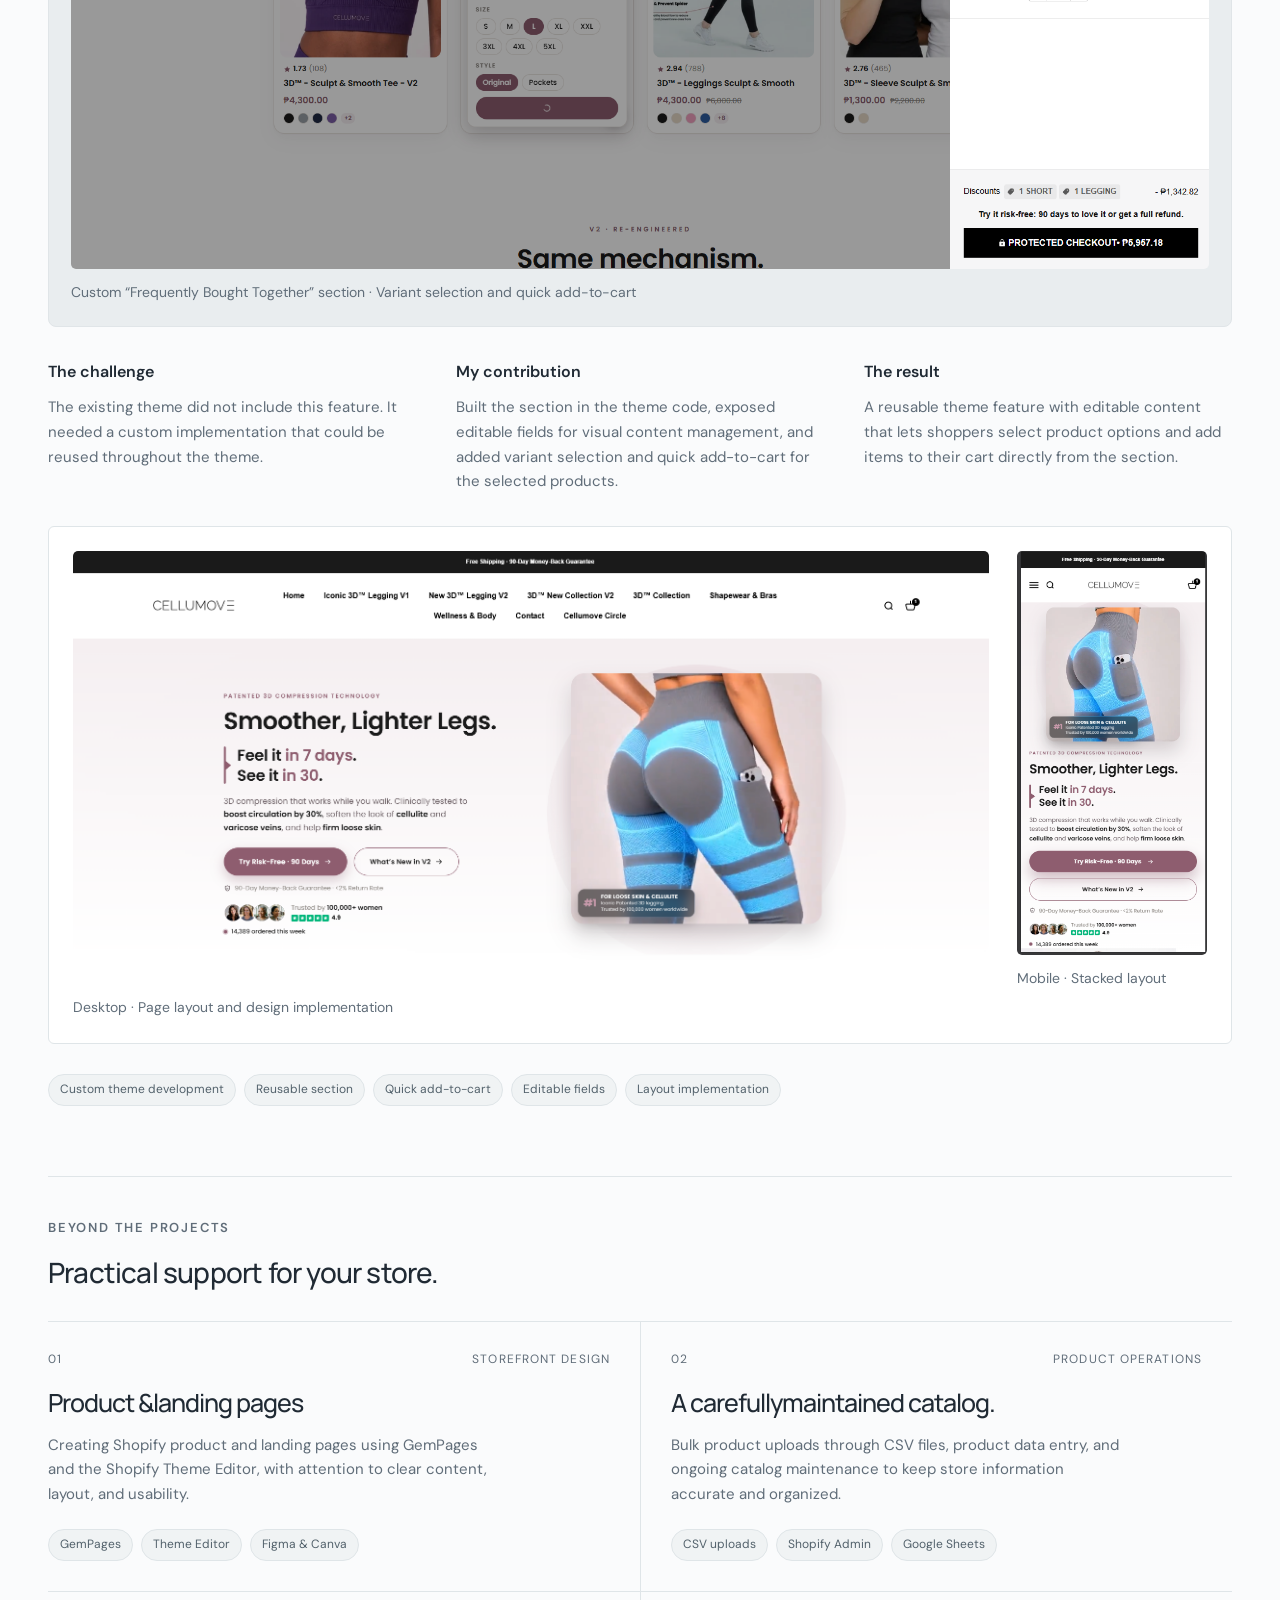
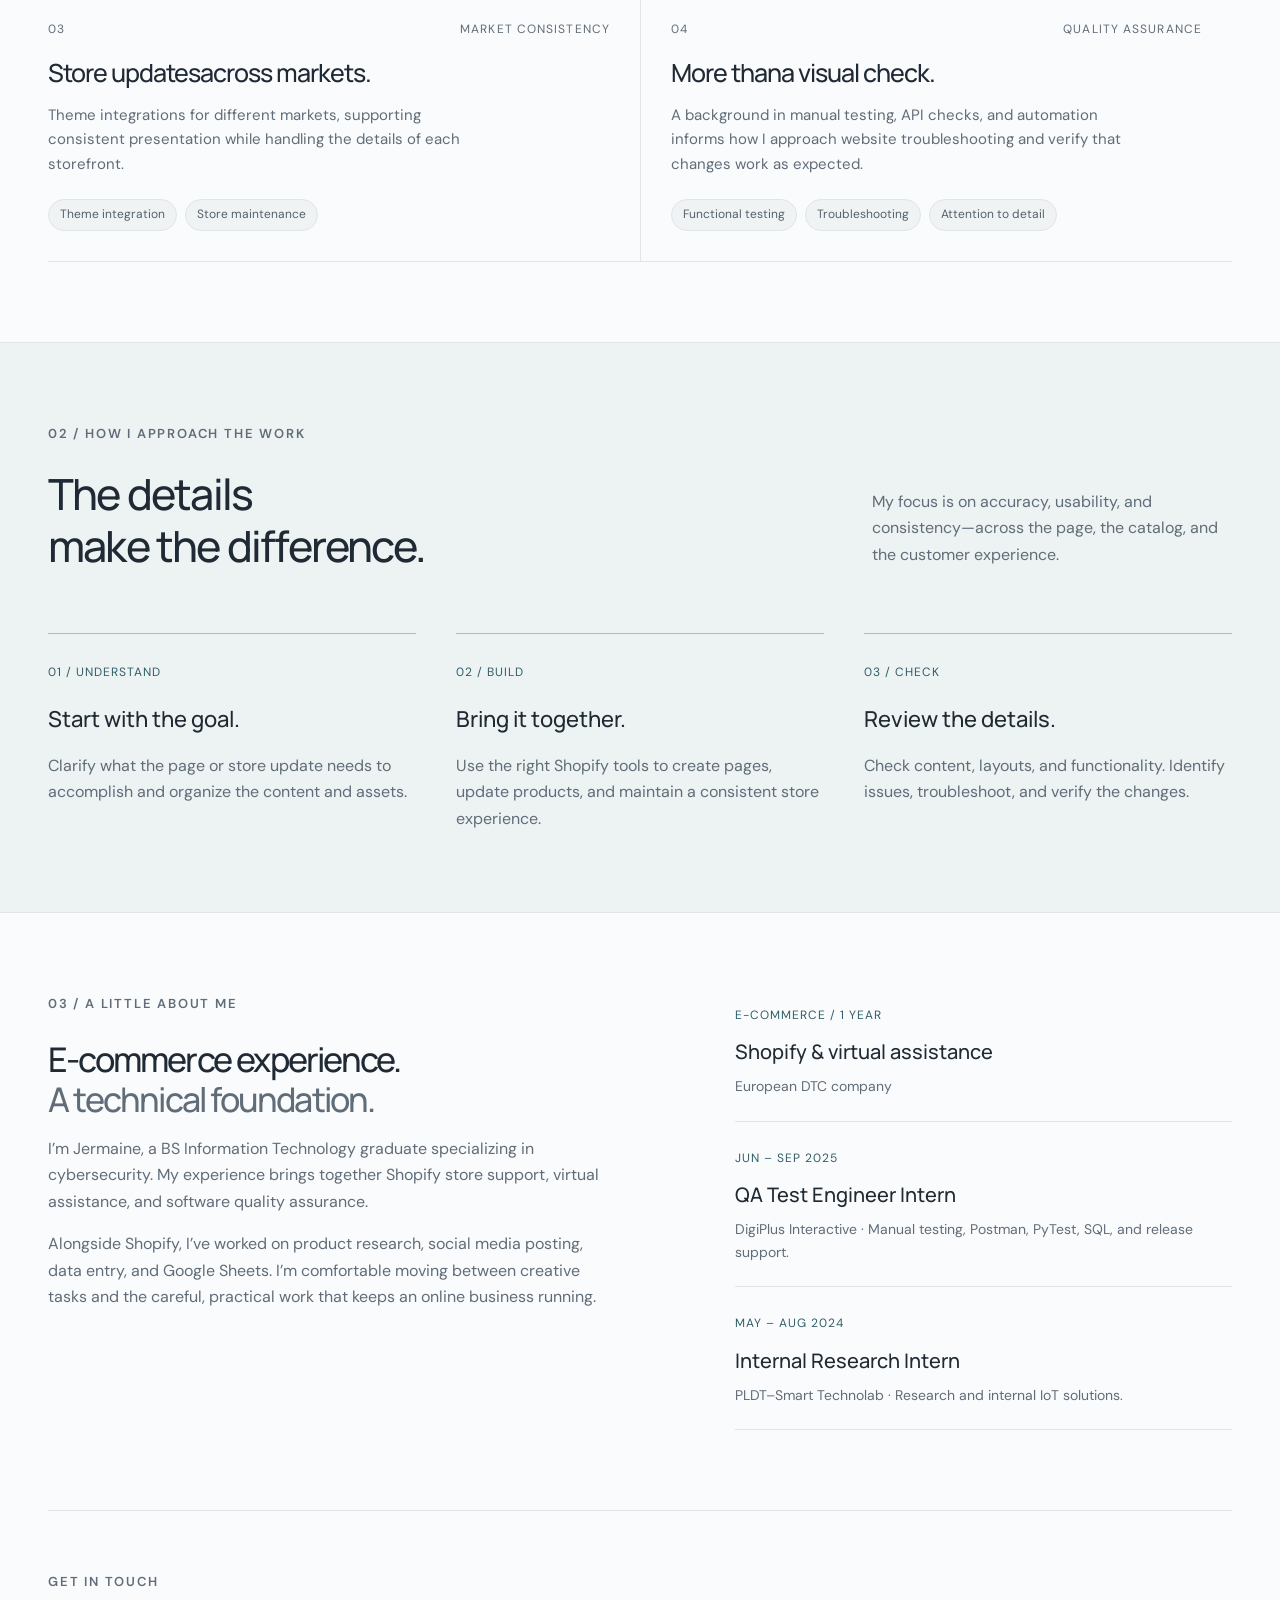
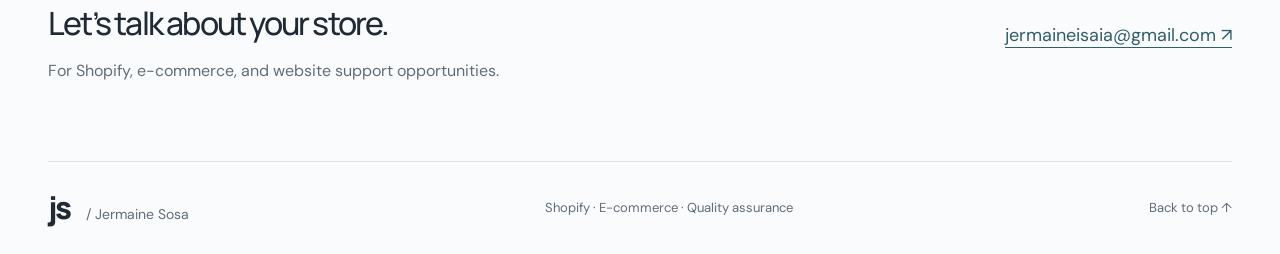
==== commit f611de12: "Remove toolkit pause motion button" ====
--- a/site/index.html
+++ b/site/index.html
@@ -7,7 +7,23 @@
 <meta name="description" content="Jermaine Sosa’s Shopify and e-commerce portfolio. Storefront pages, product operations, market integrations, and quality assurance.">
 <link rel="icon" type="image/svg+xml" href="data:image/svg+xml,%3Csvg xmlns='http://www.w3.org/2000/svg' viewBox='0 0 64 64'%3E%3Crect width='64' height='64' rx='14' fill='%23c4f467'/%3E%3Ctext x='10' y='44' font-family='Arial' font-weight='bold' font-size='32' fill='%23141916'%3EJS%3C/text%3E%3C/svg%3E">
 <link rel="stylesheet" href="style.css">
-<link rel="stylesheet" href="refined.css">
+<link rel="stylesheet" href="refined.css?v=marquee-2">
+<style id="toolkit-critical-styles">
+/* Continuous toolkit strip; duplicated items are hidden from assistive technology. */
+.toolkit-marquee{padding:20px 0 24px;overflow:hidden}
+.toolkit-header{display:flex;justify-content:space-between;align-items:center;gap:20px;margin-bottom:18px}
+.toolkit-header>span{font-size:12px;letter-spacing:1.5px;color:var(--muted)}
+.marquee-toggle{font:400 14px 'DM Sans',sans-serif;color:var(--green);border:1px solid var(--line);background:transparent;border-radius:4px;padding:7px 12px;cursor:pointer}
+.marquee-window{overflow:hidden;mask-image:linear-gradient(to right,transparent,#000 5%,#000 95%,transparent)}
+.marquee-track{display:flex;width:max-content;animation:toolkit-scroll 48s linear infinite}
+.marquee-group{display:flex;align-items:center;flex-shrink:0;gap:48px;padding:0 48px 0 0;margin:0;list-style:none}
+.marquee-group li{font:500 19px/1.6 'Manrope',sans-serif;white-space:nowrap;color:var(--ink)}
+.toolkit-marquee:hover .marquee-track,.toolkit-marquee:focus-within .marquee-track,.toolkit-marquee.is-paused .marquee-track{animation-play-state:paused}
+@keyframes toolkit-scroll{to{transform:translateX(-50%)}}
+@media(max-width:540px){.marquee-group{gap:32px;padding-right:32px}.marquee-group li{font-size:17px}.toolkit-header{margin-bottom:14px}}
+@media(prefers-reduced-motion:reduce){.marquee-track{animation:none;width:auto}.marquee-window{mask-image:none;overflow:visible}.marquee-group{flex-wrap:wrap;gap:16px 24px;padding:0 20px}.marquee-group[aria-hidden=true],.marquee-toggle{display:none}}
+
+</style>
 </head>
 <body>
 <a class="skip" href="#main">Skip to content</a>
@@ -38,7 +54,7 @@
 <span>DESIGN SENSIBILITY. QA MINDSET.</span>
 </div>
 </section>
-<section class="tools toolkit-marquee" aria-label="My toolkit"><div class="wrap toolkit-header"><span>MY TOOLKIT</span><button type="button" class="marquee-toggle" aria-pressed="false" aria-label="Pause toolkit animation">Pause motion</button></div><div class="marquee-window"><div class="marquee-track"><ul class="marquee-group"><li>Shopify</li><li>GemPages</li><li>Figma</li><li>Canva</li><li>Google Sheets</li><li>HTML / CSS</li><li>JavaScript</li><li>PHP</li><li>Python</li><li>MySQL</li><li>Postman</li><li>Pytest</li></ul><ul class="marquee-group" aria-hidden="true"><li>Shopify</li><li>GemPages</li><li>Figma</li><li>Canva</li><li>Google Sheets</li><li>HTML / CSS</li><li>JavaScript</li><li>PHP</li><li>Python</li><li>MySQL</li><li>Postman</li><li>Pytest</li></ul></div></div></section>
+<section class="tools toolkit-marquee" aria-label="My toolkit"><div class="wrap toolkit-header"><span>MY TOOLKIT</span></div><div class="marquee-window"><div class="marquee-track"><ul class="marquee-group"><li>Shopify</li><li>GemPages</li><li>Figma</li><li>Canva</li><li>Google Sheets</li><li>HTML / CSS</li><li>JavaScript</li><li>PHP</li><li>Python</li><li>MySQL</li><li>Postman</li><li>Pytest</li></ul><ul class="marquee-group" aria-hidden="true"><li>Shopify</li><li>GemPages</li><li>Figma</li><li>Canva</li><li>Google Sheets</li><li>HTML / CSS</li><li>JavaScript</li><li>PHP</li><li>Python</li><li>MySQL</li><li>Postman</li><li>Pytest</li></ul></div></div></section>
 <section id="work" class="wrap section">
 <div class="section-top">
 <div>
@@ -350,7 +366,7 @@
 <p class="viewer-caption">
 </p>
 </dialog>
-<script src="portfolio.js" defer>
+<script src="portfolio.js?v=marquee-2" defer>
 </script>
 </body>
 </html>
